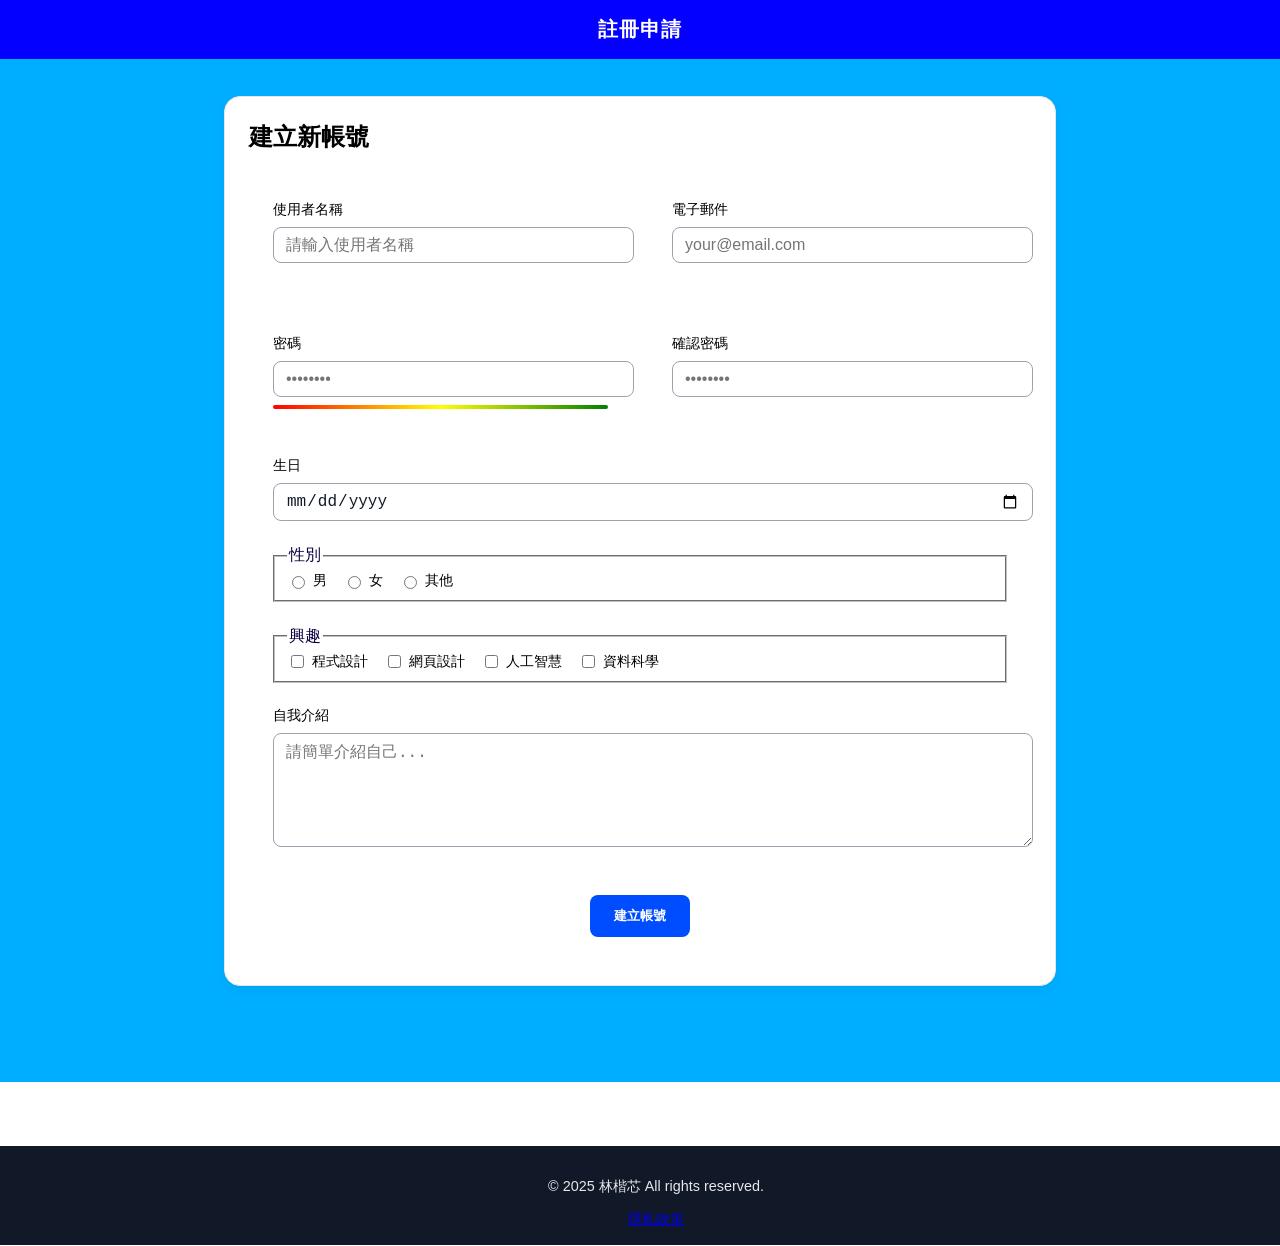
==== index.html @ 82a1cedc "Add files via upload" ====
<!DOCTYPE html>
<html lang="zh-Hant">
<head>
  <meta charset="UTF-8" />
  <meta name="viewport" content="width=device-width, initial-scale=1.0" />
  <title>註冊頁面 - 41011016E 林楷芯</title>
  <link rel="stylesheet" href="style.css" />
</head>
<body>
  <div id="root">

    <!-- 🧭 Header 區塊 -->
    <header class="custom-header">
      <span class="header-title">註冊申請</span>
    </header>

    <!-- 📄 Main 主內容 -->
    <main>
      <div class="main">

          <!-- 📝 表單區塊 -->
          <div class="form-wrapper">
            <div class="form-card">
              <form>
                <div class="form-title">建立新帳號</div>

                <!-- 基本資料 -->
                <div class="form-row">
                  <div class="form-group">
                    <label>使用者名稱</label>
                    <input class="form-input" type="text" placeholder="請輸入使用者名稱" required>
                  </div>
                  <div class="form-group">
                    <label>電子郵件</label>
                    <input class="form-input" type="email" placeholder="your@email.com" required>
                  </div>
                </div>

                <!-- 密碼欄位 -->
                <div class="form-row">
                  <div class="form-group">
                    <label>密碼</label>
                    <input class="form-input" type="password" placeholder="••••••••" required>
                    <div class="strength-bar">
                      <div class="strength-fill"></div>
                    </div>
                  </div>
                  <div class="form-group">
                    <label>確認密碼</label>
                    <input class="form-input" type="password" placeholder="••••••••" required>
                  </div>
                </div>

                <!-- 生日 -->
                <div class="form-group">
                  <label>生日</label>
                  <input class="form-input" type="date">
                </div>

                <!-- 性別 -->
                <fieldset class="form-group">
                  <legend>性別</legend>
                  <div class="gender-options">
                    <label class="option-label"><input type="radio" name="gender"> 男</label>
                    <label class="option-label"><input type="radio" name="gender"> 女</label>
                    <label class="option-label"><input type="radio" name="gender"> 其他</label>
                  </div>
                </fieldset>

                <!-- 興趣 -->
                <fieldset class="form-group">
                  <legend>興趣</legend>
                  <div class="interest-group">
                    <label class="option-label"><input type="checkbox"> 程式設計</label>
                    <label class="option-label"><input type="checkbox"> 網頁設計</label>
                    <label class="option-label"><input type="checkbox"> 人工智慧</label>
                    <label class="option-label"><input type="checkbox"> 資料科學</label>
                  </div>
                </fieldset>

                <!-- 自我介紹 -->
                <div class="form-group">
                  <label>自我介紹</label>
                  <textarea class="form-textarea" placeholder="請簡單介紹自己..."></textarea>
                </div>

                <!-- 送出按鈕 -->
                <div class="wrapper">
                  <button type="submit">建立帳號</button>
                </div>
              </form>
            </div>
          </div>

        </div>
      </div>
    </main>

    <!-- 📬 Footer -->
    <footer class="footer">
      <p>© 2025 林楷芯 All rights reserved.</p>
      <a href="/privacy">隱私政策</a>
    </footer>

  </div>
</body>
</html>
---- style.css ----
/* === 基本全域設定 === */
html, body {
  height: 100%;
  margin: 0;
  font-family: 'Segoe UI', Tahoma, Geneva, Verdana, sans-serif;
}

/* === Header === */
.custom-header {
  position: absolute;
  top: 0;
  left: 0;
  right: 0;
  z-index: 10;
  background-color: rgb(4, 0, 255);
  padding: 1rem 2rem;
  display: flex;
  align-items: center;
  justify-content: center;
}

.header-title {
  font-family: 'Courier New', Courier, monospace;
  font-size: 1.25rem;
  font-weight: 800;
  letter-spacing: 0.05em;
  color: #ffffff;
}

/* === Main 區塊背景 === */
.main {
  margin: 0;
  padding: 4rem;
  background-color: #00aeff;
  color: rgb(14, 0, 66);
}

/* === 表單容器 === */
.form-wrapper {
  position: relative;
  padding: 2rem 10rem;
  z-index: 10;
}

.form-card {
  background-color: #ffffff;
  border: 1px solid #e5e7eb;
  border-radius: 1rem;
  padding: 1.5rem;
  box-shadow: 0 4px 12px rgba(0, 0, 0, 0.05);
}

.slide-content {
  background-color: #ffffff;
  border-radius: 1rem;
  backdrop-filter: blur(6px);
  border: 1px solid #000000;
  padding: 2rem;
}

/* === 表單標題 === */
.form-title {
  font-size: 1.5rem;
  font-weight: bold;
  color: #000;
  margin-bottom: 1.5rem;
}

/* === 表單欄位區塊 === */
.form-row {
  display: grid;
  grid-template-columns: repeat(2, 1fr);
  gap: 1rem;
  margin-bottom: 1.5rem;
}

.form-group {
  display: flex;
  flex-direction: column;
  gap: 0.5rem;
  margin: 1.5rem
}

/* === 標籤樣式 === */
label,
.form-group label {
  font-size: 0.875rem;
  font-weight: 500;
  color: #000000;
}

/* === 輸入欄位樣式 === */
input,
textarea,
select {
  background-color: rgba(255, 255, 255, 0.05);
  border: 1px solid rgba(255, 255, 255, 0.2);
  color: white;
  padding: 0.5rem 1rem;
  border-radius: 0.5rem;
  width: 100%;
}

input:focus,
textarea:focus {
  outline: none;
  border-color: #4c00ff;
  box-shadow: 0 0 0 2px rgba(35, 0, 117, 0.4);
}

.form-input,
.form-textarea {
  width: 100%;
  padding: 0.5rem 0.75rem;
  background-color: transparent;
  border: 1px solid #9ca3af;
  border-radius: 0.5rem;
  color: #111827;
  font-size: 1rem;
}

.form-input:focus,
.form-textarea:focus {
  outline: none;
  border-color: #4f46e5;
  box-shadow: 0 0 0 2px rgba(99, 102, 241, 0.3);
}

.form-textarea {
  height: 6rem;
  resize: vertical;
}

/* === 密碼強度條 === */
.strength-bar {
  height: 4px;
  background-color: rgba(0, 0, 0, 0.3);
  border-radius: 999px;
  overflow: hidden;
}

.strength-fill {
  height: 100%;
  width: 100%;
  background: linear-gradient(to right, red, yellow, green);
}

/* === 性別與興趣欄位 === */
.gender-options,
.interest-group {
  display: flex;
  gap: 1rem;
  flex-wrap: nowrap;
  white-space: nowrap;
}

.option-label {
  display: flex;
  align-items: center;
  font-size: 0.875rem;
  color: #374151; /* 修正原本透明的文字 */
}

.option-label input {
  margin-right: 0.5rem;
}

/* === 按鈕樣式 === */
.wrapper {
  display: flex;
  justify-content: center;
  align-items: center;
  height: 10vh;
}

button {
  background-color: #004cff;
  color: white;
  font-weight: 600;
  padding: 0.75rem 1.5rem;
  border: none;
  border-radius: 0.5rem;
  cursor: pointer;
  transition: background 0.3s ease;
}

button:hover {
  background: linear-gradient(to right, #33a7ea, #3ac3ed);
}

/* === Footer === */
footer {
  margin-top: 4rem;
  background-color: #111827;
  color: #e5e7eb;
  text-align: center;
  padding: 1rem;
  font-size: 0.9rem;
  width: 100vw;
}

/* === 響應式設定：手機變單欄 === */
@media (max-width: 768px) {
  .form-row {
    grid-template-columns: 1fr;
  }
}
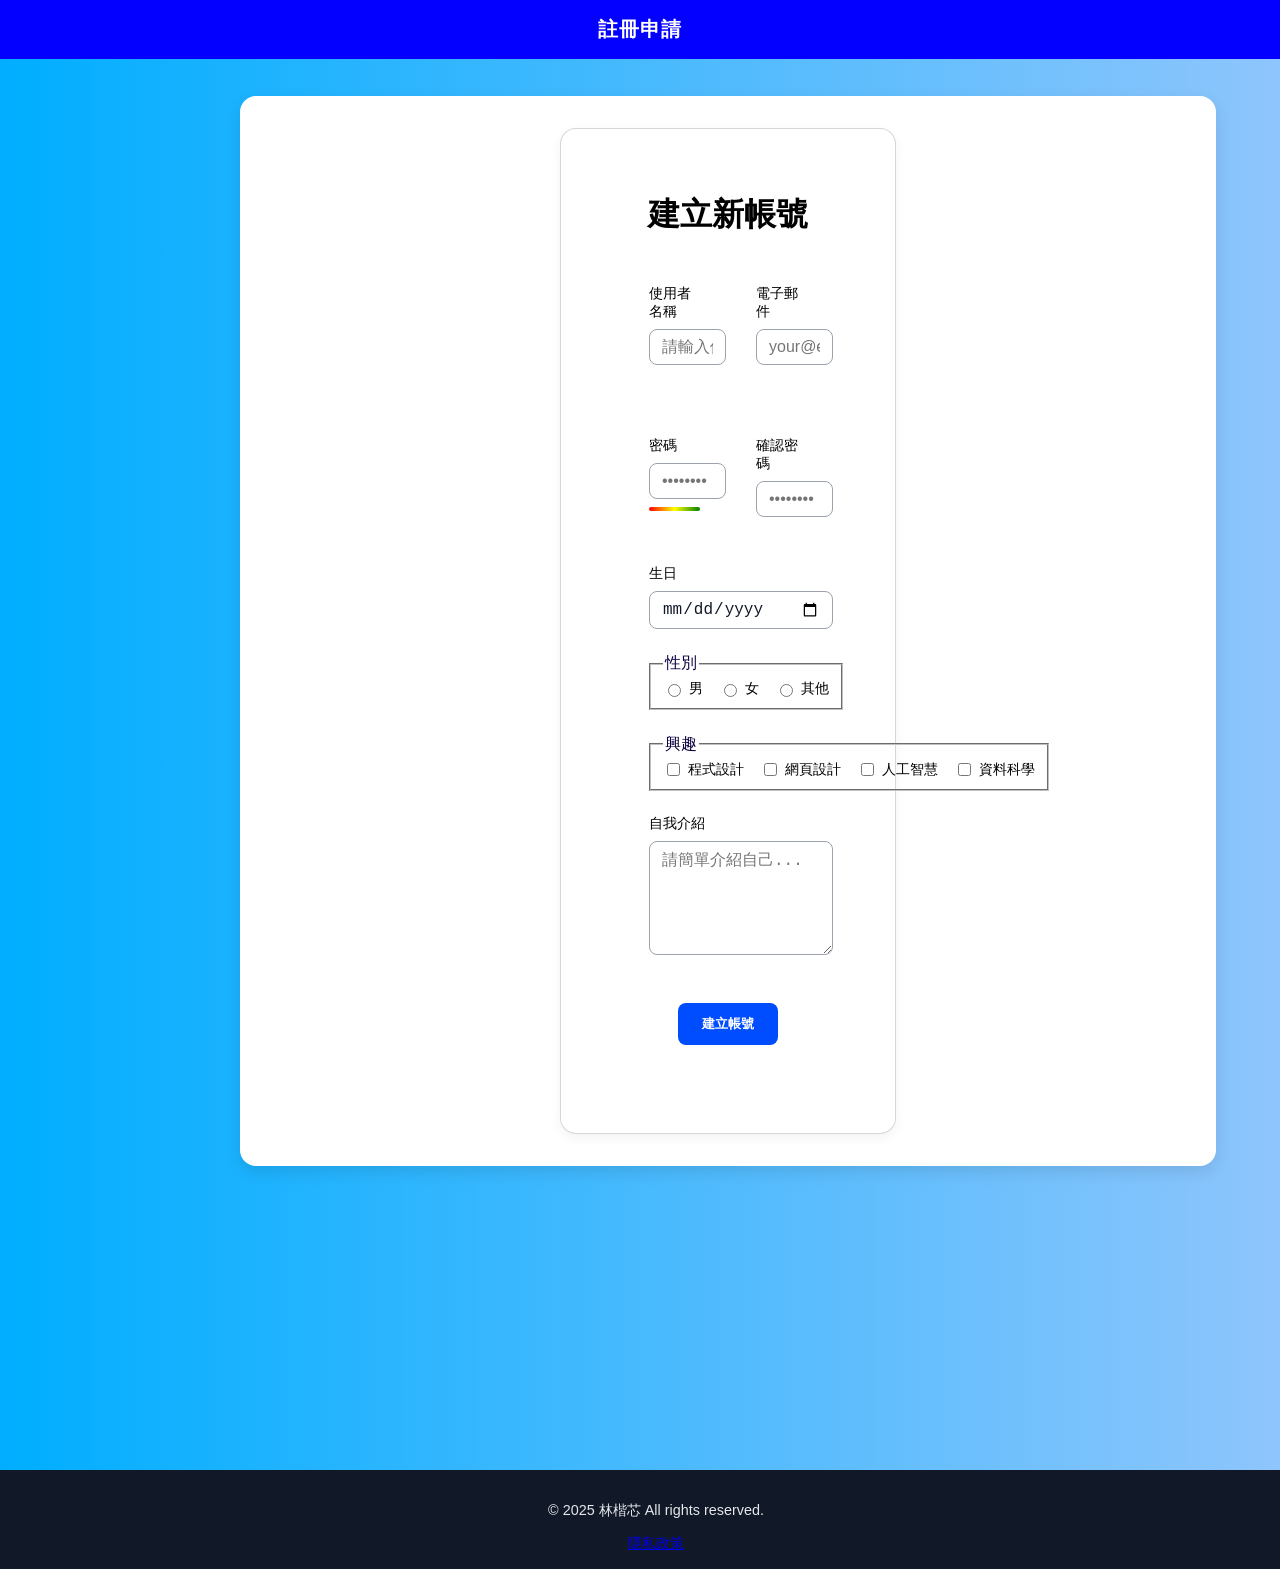
==== commit c19564c3: "Rename Index.html to index.html" ====
--- a/index.html
+++ b/index.html
@@ -1,107 +1,107 @@
-<!DOCTYPE html>
-<html lang="zh-Hant">
-<head>
-  <meta charset="UTF-8" />
-  <meta name="viewport" content="width=device-width, initial-scale=1.0" />
-  <title>註冊頁面 - 41011016E 林楷芯</title>
-  <link rel="stylesheet" href="style.css" />
-</head>
-<body>
-  <div id="root">
-
-    <!-- 🧭 Header 區塊 -->
-    <header class="custom-header">
-      <span class="header-title">註冊申請</span>
-    </header>
-
-    <!-- 📄 Main 主內容 -->
-    <main>
-      <div class="main">
-
-          <!-- 📝 表單區塊 -->
-          <div class="form-wrapper">
-            <div class="form-card">
-              <form>
-                <div class="form-title">建立新帳號</div>
-
-                <!-- 基本資料 -->
-                <div class="form-row">
-                  <div class="form-group">
-                    <label>使用者名稱</label>
-                    <input class="form-input" type="text" placeholder="請輸入使用者名稱" required>
-                  </div>
-                  <div class="form-group">
-                    <label>電子郵件</label>
-                    <input class="form-input" type="email" placeholder="your@email.com" required>
-                  </div>
-                </div>
-
-                <!-- 密碼欄位 -->
-                <div class="form-row">
-                  <div class="form-group">
-                    <label>密碼</label>
-                    <input class="form-input" type="password" placeholder="••••••••" required>
-                    <div class="strength-bar">
-                      <div class="strength-fill"></div>
-                    </div>
-                  </div>
-                  <div class="form-group">
-                    <label>確認密碼</label>
-                    <input class="form-input" type="password" placeholder="••••••••" required>
-                  </div>
-                </div>
-
-                <!-- 生日 -->
-                <div class="form-group">
-                  <label>生日</label>
-                  <input class="form-input" type="date">
-                </div>
-
-                <!-- 性別 -->
-                <fieldset class="form-group">
-                  <legend>性別</legend>
-                  <div class="gender-options">
-                    <label class="option-label"><input type="radio" name="gender"> 男</label>
-                    <label class="option-label"><input type="radio" name="gender"> 女</label>
-                    <label class="option-label"><input type="radio" name="gender"> 其他</label>
-                  </div>
-                </fieldset>
-
-                <!-- 興趣 -->
-                <fieldset class="form-group">
-                  <legend>興趣</legend>
-                  <div class="interest-group">
-                    <label class="option-label"><input type="checkbox"> 程式設計</label>
-                    <label class="option-label"><input type="checkbox"> 網頁設計</label>
-                    <label class="option-label"><input type="checkbox"> 人工智慧</label>
-                    <label class="option-label"><input type="checkbox"> 資料科學</label>
-                  </div>
-                </fieldset>
-
-                <!-- 自我介紹 -->
-                <div class="form-group">
-                  <label>自我介紹</label>
-                  <textarea class="form-textarea" placeholder="請簡單介紹自己..."></textarea>
-                </div>
-
-                <!-- 送出按鈕 -->
-                <div class="wrapper">
-                  <button type="submit">建立帳號</button>
-                </div>
-              </form>
-            </div>
-          </div>
-
-        </div>
-      </div>
-    </main>
-
-    <!-- 📬 Footer -->
-    <footer class="footer">
-      <p>© 2025 林楷芯 All rights reserved.</p>
-      <a href="/privacy">隱私政策</a>
-    </footer>
-
-  </div>
-</body>
-</html>
+<!DOCTYPE html>
+<html lang="zh-Hant">
+<head>
+  <meta charset="UTF-8" />
+  <meta name="viewport" content="width=device-width, initial-scale=1.0" />
+  <title>註冊頁面 - 41011016E 林楷芯</title>
+  <link rel="stylesheet" href="style.css" />
+</head>
+<body>
+  <div id="root">
+
+    <!-- 🧭 Header 區塊 -->
+    <header class="custom-header">
+      <span class="header-title">註冊申請</span>
+    </header>
+
+    <!-- 📄 Main 主內容 -->
+    <main>
+      <div class="main">
+
+          <!-- 📝 表單區塊 -->
+          <div class="form-wrapper">
+            <div class="form-card">
+              <form>
+                <div class="form-title">建立新帳號</div>
+
+                <!-- 基本資料 -->
+                <div class="form-row">
+                  <div class="form-group">
+                    <label>使用者名稱</label>
+                    <input class="form-input" type="text" placeholder="請輸入使用者名稱" required>
+                  </div>
+                  <div class="form-group">
+                    <label>電子郵件</label>
+                    <input class="form-input" type="email" placeholder="your@email.com" required>
+                  </div>
+                </div>
+
+                <!-- 密碼欄位 -->
+                <div class="form-row">
+                  <div class="form-group">
+                    <label>密碼</label>
+                    <input class="form-input" type="password" placeholder="••••••••" required>
+                    <div class="strength-bar">
+                      <div class="strength-fill"></div>
+                    </div>
+                  </div>
+                  <div class="form-group">
+                    <label>確認密碼</label>
+                    <input class="form-input" type="password" placeholder="••••••••" required>
+                  </div>
+                </div>
+
+                <!-- 生日 -->
+                <div class="form-group">
+                  <label>生日</label>
+                  <input class="form-input" type="date">
+                </div>
+
+                <!-- 性別 -->
+                <fieldset class="form-group">
+                  <legend>性別</legend>
+                  <div class="gender-options">
+                    <label class="option-label"><input type="radio" name="gender"> 男</label>
+                    <label class="option-label"><input type="radio" name="gender"> 女</label>
+                    <label class="option-label"><input type="radio" name="gender"> 其他</label>
+                  </div>
+                </fieldset>
+
+                <!-- 興趣 -->
+                <fieldset class="form-group">
+                  <legend>興趣</legend>
+                  <div class="interest-group">
+                    <label class="option-label"><input type="checkbox"> 程式設計</label>
+                    <label class="option-label"><input type="checkbox"> 網頁設計</label>
+                    <label class="option-label"><input type="checkbox"> 人工智慧</label>
+                    <label class="option-label"><input type="checkbox"> 資料科學</label>
+                  </div>
+                </fieldset>
+
+                <!-- 自我介紹 -->
+                <div class="form-group">
+                  <label>自我介紹</label>
+                  <textarea class="form-textarea" placeholder="請簡單介紹自己..."></textarea>
+                </div>
+
+                <!-- 送出按鈕 -->
+                <div class="wrapper">
+                  <button type="submit">建立帳號</button>
+                </div>
+              </form>
+            </div>
+          </div>
+
+        </div>
+      </div>
+    </main>
+
+    <!-- 📬 Footer -->
+    <footer class="footer">
+      <p>© 2025 林楷芯 All rights reserved.</p>
+      <a href="/privacy">隱私政策</a>
+    </footer>
+
+  </div>
+</body>
+</html>
--- a/style.css
+++ b/style.css
@@ -1,207 +1,222 @@
 /* === 基本全域設定 === */
 html, body {
-  height: 100%;
-  margin: 0;
-  font-family: 'Segoe UI', Tahoma, Geneva, Verdana, sans-serif;
-}
-
-/* === Header === */
-.custom-header {
-  position: absolute;
-  top: 0;
-  left: 0;
-  right: 0;
-  z-index: 10;
-  background-color: rgb(4, 0, 255);
-  padding: 1rem 2rem;
-  display: flex;
-  align-items: center;
-  justify-content: center;
-}
-
-.header-title {
-  font-family: 'Courier New', Courier, monospace;
-  font-size: 1.25rem;
-  font-weight: 800;
-  letter-spacing: 0.05em;
-  color: #ffffff;
-}
-
-/* === Main 區塊背景 === */
-.main {
-  margin: 0;
-  padding: 4rem;
-  background-color: #00aeff;
-  color: rgb(14, 0, 66);
-}
-
-/* === 表單容器 === */
-.form-wrapper {
-  position: relative;
-  padding: 2rem 10rem;
-  z-index: 10;
-}
-
-.form-card {
-  background-color: #ffffff;
-  border: 1px solid #e5e7eb;
-  border-radius: 1rem;
-  padding: 1.5rem;
-  box-shadow: 0 4px 12px rgba(0, 0, 0, 0.05);
-}
-
-.slide-content {
-  background-color: #ffffff;
-  border-radius: 1rem;
-  backdrop-filter: blur(6px);
-  border: 1px solid #000000;
-  padding: 2rem;
-}
-
-/* === 表單標題 === */
-.form-title {
-  font-size: 1.5rem;
-  font-weight: bold;
-  color: #000;
-  margin-bottom: 1.5rem;
-}
-
-/* === 表單欄位區塊 === */
-.form-row {
-  display: grid;
-  grid-template-columns: repeat(2, 1fr);
-  gap: 1rem;
-  margin-bottom: 1.5rem;
-}
-
-.form-group {
-  display: flex;
-  flex-direction: column;
-  gap: 0.5rem;
-  margin: 1.5rem
-}
-
-/* === 標籤樣式 === */
-label,
-.form-group label {
-  font-size: 0.875rem;
-  font-weight: 500;
-  color: #000000;
-}
-
-/* === 輸入欄位樣式 === */
-input,
-textarea,
-select {
-  background-color: rgba(255, 255, 255, 0.05);
-  border: 1px solid rgba(255, 255, 255, 0.2);
-  color: white;
-  padding: 0.5rem 1rem;
-  border-radius: 0.5rem;
-  width: 100%;
-}
-
-input:focus,
-textarea:focus {
-  outline: none;
-  border-color: #4c00ff;
-  box-shadow: 0 0 0 2px rgba(35, 0, 117, 0.4);
-}
-
-.form-input,
-.form-textarea {
-  width: 100%;
-  padding: 0.5rem 0.75rem;
-  background-color: transparent;
-  border: 1px solid #9ca3af;
-  border-radius: 0.5rem;
-  color: #111827;
-  font-size: 1rem;
-}
-
-.form-input:focus,
-.form-textarea:focus {
-  outline: none;
-  border-color: #4f46e5;
-  box-shadow: 0 0 0 2px rgba(99, 102, 241, 0.3);
-}
-
-.form-textarea {
-  height: 6rem;
-  resize: vertical;
-}
-
-/* === 密碼強度條 === */
-.strength-bar {
-  height: 4px;
-  background-color: rgba(0, 0, 0, 0.3);
-  border-radius: 999px;
-  overflow: hidden;
-}
-
-.strength-fill {
-  height: 100%;
-  width: 100%;
-  background: linear-gradient(to right, red, yellow, green);
-}
-
-/* === 性別與興趣欄位 === */
-.gender-options,
-.interest-group {
-  display: flex;
-  gap: 1rem;
-  flex-wrap: nowrap;
-  white-space: nowrap;
-}
-
-.option-label {
-  display: flex;
-  align-items: center;
-  font-size: 0.875rem;
-  color: #374151; /* 修正原本透明的文字 */
-}
-
-.option-label input {
-  margin-right: 0.5rem;
-}
-
-/* === 按鈕樣式 === */
-.wrapper {
-  display: flex;
-  justify-content: center;
-  align-items: center;
-  height: 10vh;
-}
-
-button {
-  background-color: #004cff;
-  color: white;
-  font-weight: 600;
-  padding: 0.75rem 1.5rem;
-  border: none;
-  border-radius: 0.5rem;
-  cursor: pointer;
-  transition: background 0.3s ease;
-}
-
-button:hover {
-  background: linear-gradient(to right, #33a7ea, #3ac3ed);
-}
-
-/* === Footer === */
-footer {
-  margin-top: 4rem;
-  background-color: #111827;
-  color: #e5e7eb;
-  text-align: center;
-  padding: 1rem;
-  font-size: 0.9rem;
-  width: 100vw;
-}
-
-/* === 響應式設定：手機變單欄 === */
-@media (max-width: 768px) {
+    margin: 0;
+    padding: 0;
+    height: 100%;
+    font-family: 'Segoe UI', Tahoma, Geneva, Verdana, sans-serif;
+    background: linear-gradient(to right, #00aeff, #8ec5fc);
+    min-height: 100vh;
+  }
+  
+  
+  /* === Header === */
+  .custom-header {
+    position: absolute;
+    top: 0;
+    left: 0;
+    right: 0;
+    z-index: 10;
+    background-color: rgb(4, 0, 255);
+    padding: 1rem 2rem;
+    display: flex;
+    align-items: center;
+    justify-content: center;
+  }
+  
+  .header-title {
+    font-family: 'Courier New', Courier, monospace;
+    font-size: 1.25rem;
+    font-weight: 800;
+    letter-spacing: 0.05em;
+    color: #ffffff;
+  }
+  
+  /* === Main 區塊背景 === */
+  .main {
+    padding: 6rem 4rem 15rem 15rem; /* 預留 header 空間（6rem = 96px） */
+    color: rgb(14, 0, 66);
+  }
+  
+  
+  /* === 表單容器 === */
+  .form-wrapper {
+    position: relative;
+    padding: 2rem 20rem;
+    z-index: 5;
+  
+    /*  漸層背景 */
+    background-color: #ffffff;
+  
+    /*  邊框 + 圓角 + 陰影 */
+    border-radius: 1rem;
+    box-shadow: 0 6px 16px rgba(0, 0, 0, 0.1);
+  }
+  
+  .form-card {
+    padding: 4rem 4rem;
+    /*  白色底色 */
+    background-color: #ffffff;
+    /*  淺紫色線框 */
+    border: 1px solid #00000028;
+    /* 視覺好看一點的圓角 */
+    border-radius: 1rem;
+    /*  可選：陰影讓卡片浮起來 */
+    box-shadow: 0 4px 12px rgba(0, 0, 0, 0.05);
+  }
+  
+  .slide-content {
+    background-color: #ffffff;
+    border-radius: 1rem;
+    backdrop-filter: blur(6px);
+    border: 1px solid #000000;
+    padding: 2rem;
+  }
+  
+  /* === 表單標題 === */
+  .form-title {
+    font-size: 2rem;
+    font-weight: bold;
+    color: #000;
+    margin-bottom: 1.5rem;
+    text-align: center;
+  }
+  
+  /* === 表單欄位區塊 === */
   .form-row {
-    grid-template-columns: 1fr;
-  }
-}
+    display: grid;
+    grid-template-columns: repeat(2, 1fr);
+    gap: 0.5rem;
+    margin-bottom: 1.5rem;
+  }
+  
+  .form-group {
+    display: flex;
+    flex-direction: column;
+    gap: 0.5rem;
+    margin: 1.5rem
+  }
+  
+  /* === 標籤樣式 === */
+  label,
+  .form-group label {
+    font-size: 0.875rem;
+    font-weight: 500;
+    color: #000000;
+  }
+  
+  /* === 輸入欄位樣式 === */
+  input,
+  textarea,
+  select {
+    background-color: rgba(255, 255, 255, 0.05);
+    border: 1px solid rgba(255, 255, 255, 0.2);
+    color: white;
+    padding: 0.5rem 1rem;
+    border-radius: 0.5rem;
+    width: 100%;
+  }
+  
+  input:focus,
+  textarea:focus {
+    outline: none;
+    border-color: #4c00ff;
+    box-shadow: 0 0 0 2px rgba(35, 0, 117, 0.4);
+  }
+  
+  .form-input,
+  .form-textarea {
+    width: 100%;
+    padding: 0.5rem 0.75rem;
+    background-color: transparent;
+    border: 1px solid #9ca3af;
+    border-radius: 0.5rem;
+    color: #111827;
+    font-size: 1rem;
+  }
+  
+  .form-input:focus,
+  .form-textarea:focus {
+    outline: none;
+    border-color: #4f46e5;
+    box-shadow: 0 0 0 2px rgba(99, 102, 241, 0.3);
+  }
+  
+  .form-textarea {
+    height: 6rem;
+    resize: vertical;
+  }
+  
+  /* === 密碼強度條 === */
+  .strength-bar {
+    height: 4px;
+    background-color: rgba(0, 0, 0, 0.3);
+    border-radius: 999px;
+    overflow: hidden;
+  }
+  
+  .strength-fill {
+    height: 100%;
+    width: 100%;
+    background: linear-gradient(to right, red, yellow, green);
+  }
+  
+  /* === 性別與興趣欄位 === */
+  .gender-options,
+  .interest-group {
+    display: flex;
+    gap: 1rem;
+    flex-wrap: nowrap;
+    white-space: nowrap;
+  }
+  
+  .option-label {
+    display: flex;
+    align-items: center;
+    font-size: 0.875rem;
+    color: #374151; /* 修正原本透明的文字 */
+  }
+  
+  .option-label input {
+    margin-right: 0.5rem;
+  }
+  
+  /* === 按鈕樣式 === */
+  .wrapper {
+    display: flex;
+    justify-content: center;
+    align-items: center;
+    height: 10vh;
+  }
+  
+  button {
+    background-color: #004cff;
+    color: white;
+    font-weight: 600;
+    padding: 0.75rem 1.5rem;
+    border: none;
+    border-radius: 0.5rem;
+    cursor: pointer;
+    transition: background 0.3s ease;
+  }
+  
+  button:hover {
+    background: linear-gradient(to right, #33a7ea, #3ac3ed);
+  }
+  
+  /* === Footer === */
+  footer {
+    margin-top: 4rem;
+    background-color: #111827;
+    color: #e5e7eb;
+    text-align: center;
+    padding: 1rem;
+    font-size: 0.9rem;
+    width: 100vw;
+  }
+  
+  /* === 響應式設定：手機變單欄 === */
+  @media (max-width: 768px) {
+    .form-row {
+      grid-template-columns: 1fr;
+    }
+  }
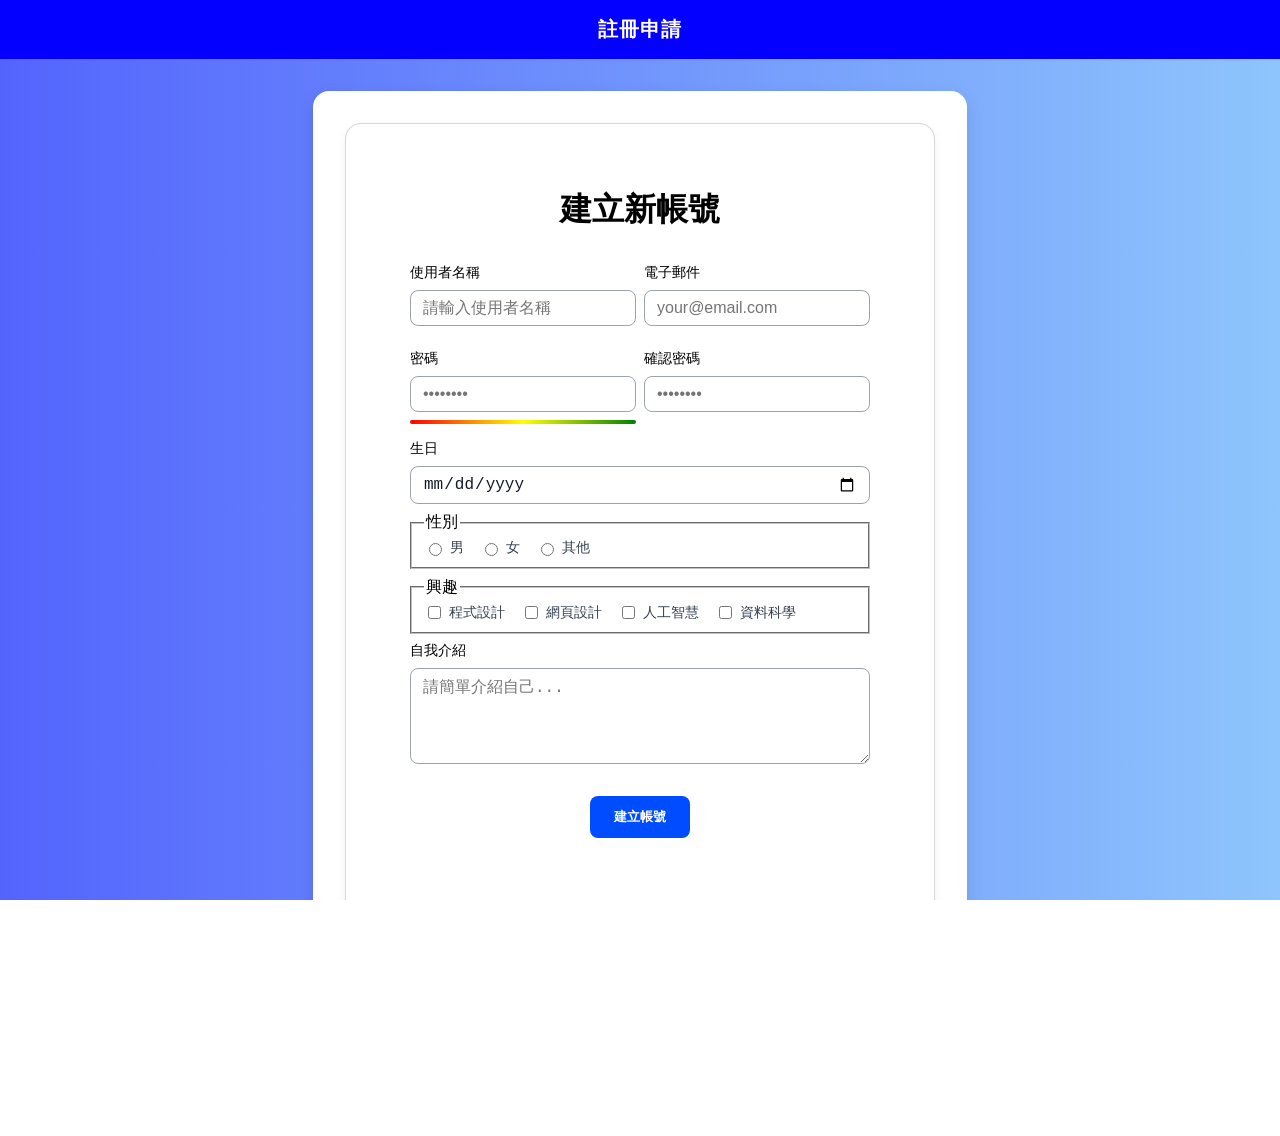
==== commit af17e0aa: "第三版" ====
--- a/index.html
+++ b/index.html
@@ -3,7 +3,7 @@
 <head>
   <meta charset="UTF-8" />
   <meta name="viewport" content="width=device-width, initial-scale=1.0" />
-  <title>註冊頁面 - 41011016E 林楷芯</title>
+  <title>註冊頁面 - 41011016E林楷芯</title>
   <link rel="stylesheet" href="style.css" />
 </head>
 <body>
@@ -99,7 +99,6 @@
     <!-- 📬 Footer -->
     <footer class="footer">
       <p>© 2025 林楷芯 All rights reserved.</p>
-      <a href="/privacy">隱私政策</a>
     </footer>
 
   </div>
--- a/style.css
+++ b/style.css
@@ -1,222 +1,282 @@
-/* === 基本全域設定 === */
+/* === 全站通用設定 === */
+* {
+  box-sizing: border-box;
+}
+
 html, body {
-    margin: 0;
-    padding: 0;
-    height: 100%;
-    font-family: 'Segoe UI', Tahoma, Geneva, Verdana, sans-serif;
-    background: linear-gradient(to right, #00aeff, #8ec5fc);
-    min-height: 100vh;
-  }
-  
-  
-  /* === Header === */
+  margin: 0;
+  padding: 0;
+  width: 100%;
+  height: 100%;
+  min-height: 100vh;
+  overflow-x: hidden;
+  overflow-y: auto;
+  font-family: 'Segoe UI', Tahoma, Geneva, Verdana, sans-serif;
+  background: linear-gradient(to right, #5364fd, #8ec5fc);
+  background-size: cover;
+  background-repeat: no-repeat;
+}
+
+/* === Header === */
+.custom-header {
+  position: relative;
+  top: 0;
+  width: 100%;
+  max-width: 100vw;
+  margin: 0 auto;
+  z-index: 10;
+  background-color: rgb(4, 0, 255);
+  padding: 1rem 2rem;
+  display: flex;
+  align-items: center;
+  justify-content: center;
+}
+
+.header-title {
+  font-family: 'Courier New', Courier, monospace;
+  font-size: 1.25rem;
+  font-weight: 800;
+  letter-spacing: 0.05em;
+  color: #ffffff;
+}
+
+/* === Main 區塊 === */
+.main {
+  width: 100%;
+  max-width: 100vw;
+  margin: 0 auto;
+  display: flex;
+  justify-content: center;
+  padding: 2rem 8rem;
+}
+
+/* === 表單容器 === */
+.form-wrapper {
+  position: relative;
+  padding: 2rem;
+  max-width: 960px;
+  margin: 0 auto;
+  z-index: 5;
+  background-color: #ffffff;
+  border-radius: 1rem;
+  box-shadow: 0 6px 16px rgba(0, 0, 0, 0.1);
+}
+
+.form-card {
+  padding: 4rem;
+  background-color: #ffffff;
+  border: 1px solid #00000028;
+  border-radius: 1rem;
+  box-shadow: 0 4px 12px rgba(0, 0, 0, 0.05);
+}
+
+.slide-content {
+  background-color: #ffffff;
+  border-radius: 1rem;
+  backdrop-filter: blur(6px);
+  border: 1px solid #000000;
+  padding: 2rem;
+}
+
+/* === 標題與欄位 === */
+.form-title {
+  font-size: 2rem;
+  font-weight: bold;
+  color: #000;
+  margin-bottom: 1.5rem;
+  text-align: center;
+}
+
+.form-row {
+  display: grid;
+  grid-template-columns: repeat(2, 1fr);
+  gap: 0.5rem;
+  margin-bottom: 0.5rem;
+}
+
+.form-group {
+  display: flex;
+  flex-direction: column;
+  gap: 0.5rem;
+  margin: 0.5rem 0;
+}
+
+label {
+  font-size: 0.875rem;
+  font-weight: 500;
+  color: #000000;
+}
+
+input,
+textarea,
+select {
+  background-color: rgba(255, 255, 255, 0.05);
+  border: 1px solid rgba(255, 255, 255, 0.2);
+  color: white;
+  padding: 0.5rem 1rem;
+  border-radius: 0.5rem;
+  width: 100%;
+}
+
+input:focus,
+textarea:focus {
+  outline: none;
+  border-color: #4c00ff;
+  box-shadow: 0 0 0 2px rgba(35, 0, 117, 0.4);
+}
+
+.form-input,
+.form-textarea {
+  width: 100%;
+  padding: 0.5rem 0.75rem;
+  background-color: transparent;
+  border: 1px solid #9ca3af;
+  border-radius: 0.5rem;
+  color: #111827;
+  font-size: 1rem;
+}
+
+.form-input:focus,
+.form-textarea:focus {
+  outline: none;
+  border-color: #4f46e5;
+  box-shadow: 0 0 0 2px rgba(99, 102, 241, 0.3);
+}
+
+.form-textarea {
+  height: 6rem;
+  resize: vertical;
+}
+
+/* === 密碼強度條 === */
+.strength-bar {
+  height: 4px;
+  background-color: rgba(0, 0, 0, 0.3);
+  border-radius: 999px;
+  overflow: hidden;
+}
+
+.strength-fill {
+  height: 100%;
+  width: 100%;
+  background: linear-gradient(to right, red, yellow, green);
+}
+
+/* === 選項組合 === */
+.gender-options,
+.interest-group {
+  display: flex;
+  gap: 1rem;
+  flex-wrap: nowrap;
+  white-space: nowrap;
+}
+
+.option-label {
+  display: flex;
+  align-items: center;
+  font-size: 0.875rem;
+  color: #374151;
+}
+
+.option-label input {
+  margin-right: 0.5rem;
+}
+
+/* === 按鈕樣式 === */
+.wrapper {
+  display: flex;
+  justify-content: center;
+  align-items: center;
+  height: 10vh;
+}
+
+button {
+  background-color: #004cff;
+  color: white;
+  font-weight: 600;
+  padding: 0.75rem 1.5rem;
+  border: none;
+  border-radius: 0.5rem;
+  cursor: pointer;
+  transition: background 0.3s ease;
+}
+
+button:hover {
+  background: linear-gradient(to right, #33a7ea, #3ac3ed);
+}
+
+/* === Footer === */
+footer {
+  margin-top: 4rem;
+  background-color: #111827;
+  color: #e5e7eb;
+  text-align: center;
+  padding: 1rem;
+  font-size: 0.9rem;
+  width: 100%;
+}
+
+footer .footer-inner {
+  max-width: 960px;
+  margin: 0 auto;
+}
+
+/* === RWD 響應式設定 === */
+@media (max-width: 768px) {
   .custom-header {
-    position: absolute;
-    top: 0;
-    left: 0;
-    right: 0;
-    z-index: 10;
-    background-color: rgb(4, 0, 255);
-    padding: 1rem 2rem;
-    display: flex;
-    align-items: center;
-    justify-content: center;
-  }
-  
-  .header-title {
-    font-family: 'Courier New', Courier, monospace;
-    font-size: 1.25rem;
-    font-weight: 800;
-    letter-spacing: 0.05em;
-    color: #ffffff;
-  }
-  
-  /* === Main 區塊背景 === */
+    padding: 0.75rem;
+  }
+
   .main {
-    padding: 6rem 4rem 15rem 15rem; /* 預留 header 空間（6rem = 96px） */
-    color: rgb(14, 0, 66);
-  }
-  
-  
-  /* === 表單容器 === */
+    padding: 1rem;
+  }
+
   .form-wrapper {
-    position: relative;
-    padding: 2rem 20rem;
-    z-index: 5;
-  
-    /*  漸層背景 */
-    background-color: #ffffff;
-  
-    /*  邊框 + 圓角 + 陰影 */
-    border-radius: 1rem;
-    box-shadow: 0 6px 16px rgba(0, 0, 0, 0.1);
-  }
-  
+    padding: 0.5rem;
+    border-radius: 0.75rem;
+    box-shadow: 0 4px 10px rgba(0, 0, 0, 0.05);
+  }
+
+  .form-title {
+    font-size: 1.5rem;
+    margin-bottom: 1rem;
+  }
+
+  .form-row {
+    grid-template-columns: 1fr;
+    gap: 0.75rem;
+    margin-bottom: 1rem;
+  }
+
   .form-card {
-    padding: 4rem 4rem;
-    /*  白色底色 */
-    background-color: #ffffff;
-    /*  淺紫色線框 */
-    border: 1px solid #00000028;
-    /* 視覺好看一點的圓角 */
-    border-radius: 1rem;
-    /*  可選：陰影讓卡片浮起來 */
-    box-shadow: 0 4px 12px rgba(0, 0, 0, 0.05);
-  }
-  
-  .slide-content {
-    background-color: #ffffff;
-    border-radius: 1rem;
-    backdrop-filter: blur(6px);
-    border: 1px solid #000000;
     padding: 2rem;
   }
-  
-  /* === 表單標題 === */
-  .form-title {
-    font-size: 2rem;
-    font-weight: bold;
-    color: #000;
-    margin-bottom: 1.5rem;
-    text-align: center;
-  }
-  
-  /* === 表單欄位區塊 === */
-  .form-row {
-    display: grid;
-    grid-template-columns: repeat(2, 1fr);
-    gap: 0.5rem;
-    margin-bottom: 1.5rem;
-  }
-  
+
   .form-group {
-    display: flex;
-    flex-direction: column;
-    gap: 0.5rem;
-    margin: 1.5rem
-  }
-  
-  /* === 標籤樣式 === */
-  label,
-  .form-group label {
-    font-size: 0.875rem;
-    font-weight: 500;
-    color: #000000;
-  }
-  
-  /* === 輸入欄位樣式 === */
+    margin: 0.75rem 0;
+    gap: 0.25rem;
+  }
+
+  label {
+    font-size: 0.8rem;
+  }
+
   input,
   textarea,
   select {
-    background-color: rgba(255, 255, 255, 0.05);
-    border: 1px solid rgba(255, 255, 255, 0.2);
-    color: white;
-    padding: 0.5rem 1rem;
-    border-radius: 0.5rem;
+    font-size: 0.95rem;
+    padding: 0.4rem 0.75rem;
+  }
+
+  button {
     width: 100%;
-  }
-  
-  input:focus,
-  textarea:focus {
-    outline: none;
-    border-color: #4c00ff;
-    box-shadow: 0 0 0 2px rgba(35, 0, 117, 0.4);
-  }
-  
-  .form-input,
-  .form-textarea {
-    width: 100%;
-    padding: 0.5rem 0.75rem;
-    background-color: transparent;
-    border: 1px solid #9ca3af;
-    border-radius: 0.5rem;
-    color: #111827;
+    padding: 0.75rem;
     font-size: 1rem;
   }
-  
-  .form-input:focus,
-  .form-textarea:focus {
-    outline: none;
-    border-color: #4f46e5;
-    box-shadow: 0 0 0 2px rgba(99, 102, 241, 0.3);
-  }
-  
-  .form-textarea {
-    height: 6rem;
-    resize: vertical;
-  }
-  
-  /* === 密碼強度條 === */
-  .strength-bar {
-    height: 4px;
-    background-color: rgba(0, 0, 0, 0.3);
-    border-radius: 999px;
-    overflow: hidden;
-  }
-  
-  .strength-fill {
-    height: 100%;
-    width: 100%;
-    background: linear-gradient(to right, red, yellow, green);
-  }
-  
-  /* === 性別與興趣欄位 === */
+
   .gender-options,
   .interest-group {
-    display: flex;
-    gap: 1rem;
-    flex-wrap: nowrap;
-    white-space: nowrap;
-  }
-  
-  .option-label {
-    display: flex;
-    align-items: center;
-    font-size: 0.875rem;
-    color: #374151; /* 修正原本透明的文字 */
-  }
-  
-  .option-label input {
-    margin-right: 0.5rem;
-  }
-  
-  /* === 按鈕樣式 === */
-  .wrapper {
-    display: flex;
-    justify-content: center;
-    align-items: center;
-    height: 10vh;
-  }
-  
-  button {
-    background-color: #004cff;
-    color: white;
-    font-weight: 600;
-    padding: 0.75rem 1.5rem;
-    border: none;
-    border-radius: 0.5rem;
-    cursor: pointer;
-    transition: background 0.3s ease;
-  }
-  
-  button:hover {
-    background: linear-gradient(to right, #33a7ea, #3ac3ed);
-  }
-  
-  /* === Footer === */
-  footer {
-    margin-top: 4rem;
-    background-color: #111827;
-    color: #e5e7eb;
-    text-align: center;
-    padding: 1rem;
-    font-size: 0.9rem;
-    width: 100vw;
-  }
-  
-  /* === 響應式設定：手機變單欄 === */
-  @media (max-width: 768px) {
-    .form-row {
-      grid-template-columns: 1fr;
-    }
-  }+    flex-wrap: wrap;
+    gap: 0.5rem;
+  }
+}
